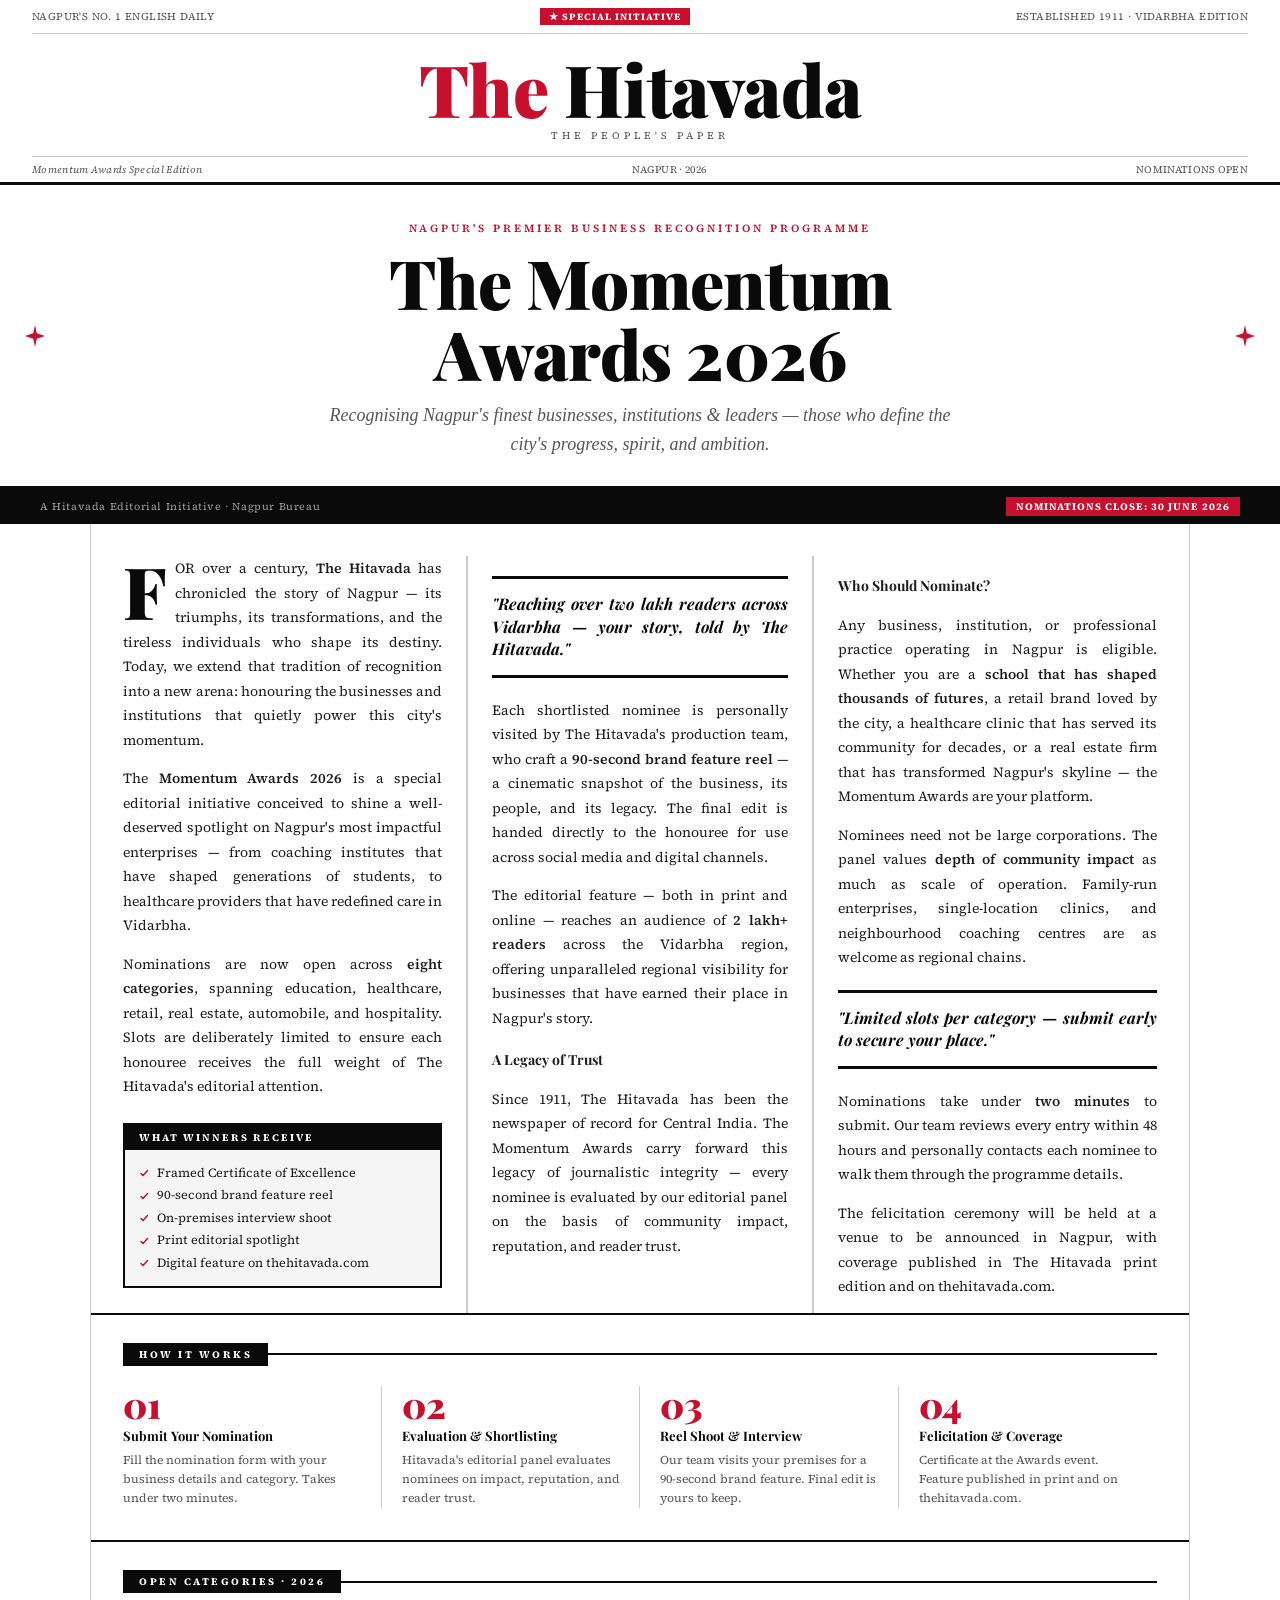
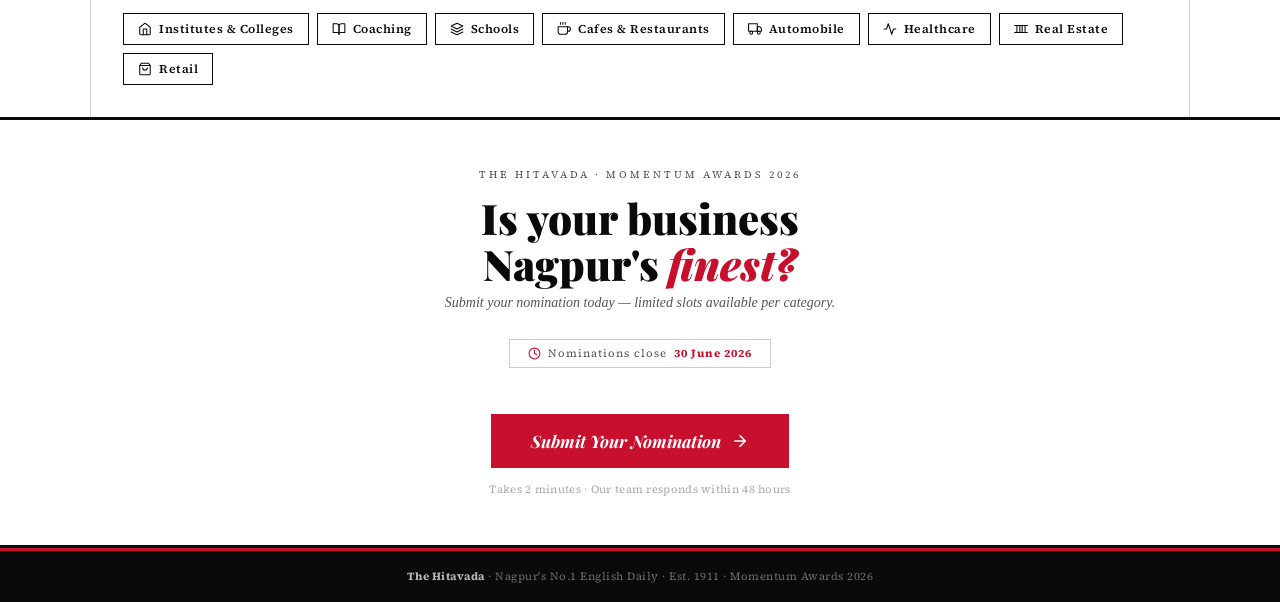
==== index.html @ bab83c56 "first commit" ====
<!DOCTYPE html>
<html lang="en">
<head>
  <meta charset="UTF-8" />
  <meta name="viewport" content="width=device-width, initial-scale=1.0" />
  <title>Momentum Awards 2026 — The Hitavada</title>
  <link rel="preconnect" href="https://fonts.googleapis.com" />
  <link rel="preconnect" href="https://fonts.gstatic.com" crossorigin />
  <link href="https://fonts.googleapis.com/css2?family=Playfair+Display:ital,wght@0,400;0,700;0,900;1,400;1,700&family=IM+Fell+English:ital@0;1&family=Source+Serif+4:ital,wght@0,300;0,400;0,600;1,300;1,400&display=swap" rel="stylesheet" />
  <link rel="stylesheet" href="styles.css" />
  <style>

    /* ─── SCROLL ANIMATION BASE ─── */
    .reveal {
      opacity: 0;
      transform: translateY(28px);
      transition: opacity 0.7s cubic-bezier(.22,.68,0,1.2), transform 0.7s cubic-bezier(.22,.68,0,1.2);
    }
    .reveal.visible {
      opacity: 1;
      transform: translateY(0);
    }
    .reveal-left {
      opacity: 0;
      transform: translateX(-32px);
      transition: opacity 0.7s ease, transform 0.7s ease;
    }
    .reveal-left.visible { opacity: 1; transform: translateX(0); }

    /* word-by-word split animation */
    .word-reveal .word {
      display: inline-block;
      opacity: 0;
      transform: translateY(18px);
      transition: opacity 0.5s ease, transform 0.5s ease;
    }
    .word-reveal.visible .word { opacity: 1; transform: translateY(0); }

    /* stagger delays for children */
    .stagger > * { transition-delay: calc(var(--i, 0) * 80ms); }

    /* ─── BANNER ─── */
    .banner {
      background: #fff;
      padding: 36px 40px 28px;
      border-bottom: 3px solid var(--black);
      text-align: center;
      position: relative;
    }
    .banner::before, .banner::after {
      content: '';
      position: absolute;
      top: 50%; transform: translateY(-50%);
      width: 20px; height: 20px;
    }
    .banner::before { left: 28px; }
    .banner::after  { right: 28px; }

    /* SVG star ornaments */
    .banner-ornament {
      display: block;
      margin: 0 auto 10px;
    }

    .banner h1 {
      font-family: 'Playfair Display', serif;
      font-size: clamp(32px, 5.5vw, 68px);
      font-weight: 900;
      line-height: 1.05;
      color: var(--black);
      letter-spacing: -0.5px;
    }
    .banner h1 em { font-style: italic; color: var(--red); }
    .banner-deck {
      font-family: 'IM Fell English', serif;
      font-size: clamp(14px, 1.8vw, 18px);
      color: var(--muted);
      font-style: italic;
      margin-top: 12px;
      max-width: 640px;
      margin-left: auto;
      margin-right: auto;
      line-height: 1.6;
    }

    /* ─── BYLINE BAR ─── */
    .byline-bar {
      background: var(--black);
      color: #fff;
      padding: 8px 40px;
      display: flex;
      justify-content: space-between;
      align-items: center;
      font-size: 10.5px;
      letter-spacing: 0.6px;
    }
    .byline-bar .by { opacity: 0.6; }
    .byline-bar .deadline {
      background: var(--red);
      padding: 3px 10px;
      font-size: 10px;
      font-weight: 700;
      letter-spacing: 1px;
      text-transform: uppercase;
    }

    /* ─── PAPER BODY ─── */
    .paper-body {
      background: #fff;
      max-width: 1100px;
      margin: 0 auto;
      border-left: 1px solid var(--border);
      border-right: 1px solid var(--border);
    }

    /* ─── 3-COL LEAD ─── */
    .lead-story {
      display: grid;
      grid-template-columns: 1fr 2px 1fr 2px 1fr;
      padding: 32px 32px 0;
    }
    .col-rule { background: var(--border); }
    .lead-col { padding: 0 24px; }
    .lead-col:first-child { padding-left: 0; }
    .lead-col:last-child  { padding-right: 0; }

    .drop-cap::first-letter {
      font-family: 'Playfair Display', serif;
      font-size: 72px;
      font-weight: 900;
      line-height: 0.8;
      float: left;
      margin: 6px 8px 0 0;
      color: var(--black);
    }
    .lead-col p {
      font-size: 14px;
      line-height: 1.75;
      color: var(--ink);
      margin-bottom: 14px;
      text-align: justify;
      hyphens: auto;
    }
    .lead-col p strong { font-weight: 600; }

    .pull-quote {
      border-top: 3px solid var(--black);
      border-bottom: 3px solid var(--black);
      padding: 14px 0;
      margin: 20px 0;
      text-align: center;
    }
    .pull-quote p {
      font-family: 'Playfair Display', serif;
      font-size: 16px !important;
      font-style: italic;
      font-weight: 700;
      color: var(--black) !important;
      line-height: 1.4 !important;
      margin: 0 !important;
    }

    .col-subhead {
      font-family: 'Playfair Display', serif;
      font-size: 17px;
      font-weight: 700;
      color: var(--black);
      margin: 18px 0 8px;
      line-height: 1.2;
    }

    /* ─── WIN BOX ─── */
    .win-box {
      border: 2px solid var(--black);
      margin: 24px 0;
      background: #f5f5f5;
    }
    .win-box-head {
      background: var(--black);
      color: #fff;
      padding: 6px 14px;
      font-size: 10px;
      font-weight: 700;
      letter-spacing: 2px;
      text-transform: uppercase;
    }
    .win-box-body { padding: 12px 14px; }
    .win-box-body ul { list-style: none; font-size: 12.5px; line-height: 1.8; color: var(--ink); }
    .win-box-body ul li {
      display: flex;
      align-items: center;
      gap: 8px;
    }
    .win-box-body ul li svg { flex-shrink: 0; }

    /* ─── HOW IT WORKS ─── */
    .how-it-works {
      padding: 28px 32px 32px;
      border-top: 2px solid var(--black);
    }
    .how-grid {
      display: grid;
      grid-template-columns: repeat(4, 1fr);
      margin-top: 20px;
    }
    .how-step {
      padding: 0 20px 0 0;
      position: relative;
    }
    .how-step:not(:last-child)::after {
      content: '';
      position: absolute;
      right: 0; top: 0; height: 100%;
      width: 1px;
      background: var(--border);
    }
    .how-step:not(:first-child) { padding-left: 20px; }
    .step-n {
      font-family: 'Playfair Display', serif;
      font-size: 36px;
      font-weight: 900;
      color: var(--red);
      line-height: 1;
      margin-bottom: 6px;
    }
    .how-step h4 {
      font-family: 'Playfair Display', serif;
      font-size: 13px;
      font-weight: 700;
      color: var(--black);
      margin-bottom: 6px;
      line-height: 1.3;
    }
    .how-step p { font-size: 12px; color: var(--muted); line-height: 1.6; }

    /* ─── CATEGORIES ─── */
    .categories-section {
      border-top: 2px solid var(--black);
      padding: 28px 32px 32px;
    }
    .cat-row {
      display: flex;
      flex-wrap: wrap;
      gap: 8px;
      margin-top: 20px;
    }
    .cat-tag {
      border: 1.5px solid var(--black);
      padding: 7px 14px;
      font-size: 12px;
      font-weight: 600;
      letter-spacing: 0.5px;
      color: var(--black);
      background: #fff;
      display: inline-flex;
      align-items: center;
      gap: 7px;
    }
    .cat-tag svg { flex-shrink: 0; }

    /* ─── CTA STRIP ─── */
    .cta-strip {
      background: #fff;
      padding: 48px 40px;
      text-align: center;
      border-top: 3px solid var(--black);
      border-bottom: 3px solid var(--black);
    }
    .cta-strip .eyebrow {
      font-size: 10px;
      letter-spacing: 3px;
      text-transform: uppercase;
      color: var(--muted);
      margin-bottom: 14px;
    }
    .cta-strip h2 {
      font-family: 'Playfair Display', serif;
      font-size: clamp(24px, 4vw, 42px);
      font-weight: 900;
      color: var(--black);
      line-height: 1.1;
      margin-bottom: 8px;
    }
    .cta-strip h2 em { font-style: italic; color: var(--red); }
    .cta-strip > p {
      font-size: 14px;
      color: var(--muted);
      font-style: italic;
      font-family: 'IM Fell English', serif;
      margin-bottom: 28px;
    }
    .cta-deadline {
      display: inline-flex;
      align-items: center;
      gap: 7px;
      border: 1px solid var(--border);
      color: var(--muted);
      padding: 6px 18px;
      font-size: 11px;
      letter-spacing: 1px;
      margin-bottom: 24px;
    }
    .cta-deadline strong { color: var(--red); }

    /* ─── CTA BUTTON ─── */
    .cta-btn {
      display: inline-flex;
      align-items: center;
      gap: 10px;
      background: var(--red);
      color: #fff;
      padding: 16px 40px;
      font-family: 'Playfair Display', serif;
      font-size: 17px;
      font-weight: 700;
      font-style: italic;
      text-decoration: none;
      transition: background 0.2s, transform 0.15s, gap 0.2s;
    }
    .cta-btn:hover { background: var(--red-dark); transform: translateY(-2px); gap: 14px; }
    .cta-btn svg { transition: transform 0.2s; }
    .cta-btn:hover svg { transform: translateX(3px); }

    .cta-note { margin-top: 14px; font-size: 11px; color: #aaa; letter-spacing: 0.3px; }

    /* ─── RESPONSIVE ─── */
    @media (max-width: 720px) {
      .banner, .byline-bar, .how-it-works, .categories-section, .cta-strip { padding-left: 20px; padding-right: 20px; }
      .lead-story { grid-template-columns: 1fr; padding: 24px 20px 0; }
      .col-rule { display: none; }
      .lead-col { padding: 0 0 20px; }
      .how-grid { grid-template-columns: 1fr 1fr; gap: 24px; }
      .how-step::after { display: none; }
      .how-step { padding: 0 !important; }
    }
  </style>
</head>
<body>

  <!-- MASTHEAD -->
  <header class="masthead">
    <div class="masthead-top">
      <span>NAGPUR'S NO. 1 ENGLISH DAILY</span>
      <span class="special-initiative">★ Special Initiative</span>
      <span>ESTABLISHED 1911 · VIDARBHA EDITION</span>
    </div>
    <div class="masthead-center">
      <div class="masthead-name"><span>The</span> Hitavada</div>
      <div class="masthead-tagline">The People's Paper</div>
    </div>
    <div class="masthead-bottom">
      <span class="edition">Momentum Awards Special Edition</span>
      <span>NAGPUR · 2026</span>
      <span>NOMINATIONS OPEN</span>
    </div>
  </header>

  <!-- BANNER HEADLINE -->
  <div class="banner">
    <!-- SVG ornament left -->
    <svg style="position:absolute;left:24px;top:50%;transform:translateY(-50%)" width="22" height="22" viewBox="0 0 22 22" fill="none" xmlns="http://www.w3.org/2000/svg">
      <path d="M11 0L12.8 8.2L21 11L12.8 13.8L11 22L9.2 13.8L1 11L9.2 8.2L11 0Z" fill="#C8102E"/>
    </svg>
    <!-- SVG ornament right -->
    <svg style="position:absolute;right:24px;top:50%;transform:translateY(-50%)" width="22" height="22" viewBox="0 0 22 22" fill="none" xmlns="http://www.w3.org/2000/svg">
      <path d="M11 0L12.8 8.2L21 11L12.8 13.8L11 22L9.2 13.8L1 11L9.2 8.2L11 0Z" fill="#C8102E"/>
    </svg>

    <div class="kicker reveal">Nagpur's Premier Business Recognition Programme</div>
    <h1 class="word-reveal">
      <span class="word">The</span> <span class="word" style="color:var(--red);font-style:italic">Momentum</span><br>
      <span class="word">Awards</span> <span class="word">2026</span>
    </h1>
    <p class="banner-deck reveal">Recognising Nagpur's finest businesses, institutions &amp; leaders — those who define the city's progress, spirit, and ambition.</p>
  </div>

  <!-- BYLINE BAR -->
  <div class="byline-bar">
    <span class="by">A Hitavada Editorial Initiative · Nagpur Bureau</span>
    <span class="deadline">Nominations Close: 30 June 2026</span>
  </div>

  <!-- PAPER BODY -->
  <div class="paper-body">

    <div class="lead-story">
      <div class="lead-col reveal-left">
        <p class="drop-cap">FOR over a century, <strong>The Hitavada</strong> has chronicled the story of Nagpur — its triumphs, its transformations, and the tireless individuals who shape its destiny. Today, we extend that tradition of recognition into a new arena: honouring the businesses and institutions that quietly power this city's momentum.</p>
        <p>The <strong>Momentum Awards 2026</strong> is a special editorial initiative conceived to shine a well-deserved spotlight on Nagpur's most impactful enterprises — from coaching institutes that have shaped generations of students, to healthcare providers that have redefined care in Vidarbha.</p>
        <p>Nominations are now open across <strong>eight categories</strong>, spanning education, healthcare, retail, real estate, automobile, and hospitality. Slots are deliberately limited to ensure each honouree receives the full weight of The Hitavada's editorial attention.</p>
        <div class="win-box reveal">
          <div class="win-box-head">What Winners Receive</div>
          <div class="win-box-body">
            <ul>
              <li>
                <svg width="10" height="10" viewBox="0 0 10 10" fill="none"><path d="M2 5.5L4 7.5L8.5 2.5" stroke="#C8102E" stroke-width="1.5" stroke-linecap="round" stroke-linejoin="round"/></svg>
                Framed Certificate of Excellence
              </li>
              <li>
                <svg width="10" height="10" viewBox="0 0 10 10" fill="none"><path d="M2 5.5L4 7.5L8.5 2.5" stroke="#C8102E" stroke-width="1.5" stroke-linecap="round" stroke-linejoin="round"/></svg>
                90-second brand feature reel
              </li>
              <li>
                <svg width="10" height="10" viewBox="0 0 10 10" fill="none"><path d="M2 5.5L4 7.5L8.5 2.5" stroke="#C8102E" stroke-width="1.5" stroke-linecap="round" stroke-linejoin="round"/></svg>
                On-premises interview shoot
              </li>
              <li>
                <svg width="10" height="10" viewBox="0 0 10 10" fill="none"><path d="M2 5.5L4 7.5L8.5 2.5" stroke="#C8102E" stroke-width="1.5" stroke-linecap="round" stroke-linejoin="round"/></svg>
                Print editorial spotlight
              </li>
              <li>
                <svg width="10" height="10" viewBox="0 0 10 10" fill="none"><path d="M2 5.5L4 7.5L8.5 2.5" stroke="#C8102E" stroke-width="1.5" stroke-linecap="round" stroke-linejoin="round"/></svg>
                Digital feature on thehitavada.com
              </li>
            </ul>
          </div>
        </div>
      </div>

      <div class="col-rule"></div>

      <div class="lead-col reveal" style="transition-delay:0.12s">
        <div class="pull-quote">
          <p>"Reaching over two lakh readers across Vidarbha — your story, told by The Hitavada."</p>
        </div>
        <p>Each shortlisted nominee is personally visited by The Hitavada's production team, who craft a <strong>90-second brand feature reel</strong> — a cinematic snapshot of the business, its people, and its legacy. The final edit is handed directly to the honouree for use across social media and digital channels.</p>
        <p>The editorial feature — both in print and online — reaches an audience of <strong>2 lakh+ readers</strong> across the Vidarbha region, offering unparalleled regional visibility for businesses that have earned their place in Nagpur's story.</p>
        <p class="col-subhead">A Legacy of Trust</p>
        <p>Since 1911, The Hitavada has been the newspaper of record for Central India. The Momentum Awards carry forward this legacy of journalistic integrity — every nominee is evaluated by our editorial panel on the basis of community impact, reputation, and reader trust.</p>
      </div>

      <div class="col-rule"></div>

      <div class="lead-col reveal" style="transition-delay:0.24s">
        <p class="col-subhead">Who Should Nominate?</p>
        <p>Any business, institution, or professional practice operating in Nagpur is eligible. Whether you are a <strong>school that has shaped thousands of futures</strong>, a retail brand loved by the city, a healthcare clinic that has served its community for decades, or a real estate firm that has transformed Nagpur's skyline — the Momentum Awards are your platform.</p>
        <p>Nominees need not be large corporations. The panel values <strong>depth of community impact</strong> as much as scale of operation. Family-run enterprises, single-location clinics, and neighbourhood coaching centres are as welcome as regional chains.</p>
        <div class="pull-quote">
          <p>"Limited slots per category — submit early to secure your place."</p>
        </div>
        <p>Nominations take under <strong>two minutes</strong> to submit. Our team reviews every entry within 48 hours and personally contacts each nominee to walk them through the programme details.</p>
        <p>The felicitation ceremony will be held at a venue to be announced in Nagpur, with coverage published in The Hitavada print edition and on thehitavada.com.</p>
      </div>
    </div>

    <!-- HOW IT WORKS -->
    <div class="how-it-works">
      <div class="section-divider reveal">
        <div class="label">How It Works</div>
        <div class="line"></div>
      </div>
      <div class="how-grid stagger">
        <div class="how-step reveal" style="--i:0">
          <div class="step-n">01</div>
          <h4>Submit Your Nomination</h4>
          <p>Fill the nomination form with your business details and category. Takes under two minutes.</p>
        </div>
        <div class="how-step reveal" style="--i:1">
          <div class="step-n">02</div>
          <h4>Evaluation &amp; Shortlisting</h4>
          <p>Hitavada's editorial panel evaluates nominees on impact, reputation, and reader trust.</p>
        </div>
        <div class="how-step reveal" style="--i:2">
          <div class="step-n">03</div>
          <h4>Reel Shoot &amp; Interview</h4>
          <p>Our team visits your premises for a 90-second brand feature. Final edit is yours to keep.</p>
        </div>
        <div class="how-step reveal" style="--i:3">
          <div class="step-n">04</div>
          <h4>Felicitation &amp; Coverage</h4>
          <p>Certificate at the Awards event. Feature published in print and on thehitavada.com.</p>
        </div>
      </div>
    </div>

    <!-- CATEGORIES -->
    <div class="categories-section">
      <div class="section-divider reveal">
        <div class="label">Open Categories · 2026</div>
        <div class="line"></div>
      </div>
      <div class="cat-row">
        <!-- Institutes -->
        <div class="cat-tag reveal" style="--i:0">
          <svg width="14" height="14" viewBox="0 0 24 24" fill="none" stroke="currentColor" stroke-width="1.8" stroke-linecap="round" stroke-linejoin="round"><path d="M3 9l9-7 9 7v11a2 2 0 0 1-2 2H5a2 2 0 0 1-2-2z"/><polyline points="9 22 9 12 15 12 15 22"/></svg>
          Institutes &amp; Colleges
        </div>
        <!-- Coaching -->
        <div class="cat-tag reveal" style="--i:1">
          <svg width="14" height="14" viewBox="0 0 24 24" fill="none" stroke="currentColor" stroke-width="1.8" stroke-linecap="round" stroke-linejoin="round"><path d="M2 3h6a4 4 0 0 1 4 4v14a3 3 0 0 0-3-3H2z"/><path d="M22 3h-6a4 4 0 0 0-4 4v14a3 3 0 0 1 3-3h7z"/></svg>
          Coaching
        </div>
        <!-- Schools -->
        <div class="cat-tag reveal" style="--i:2">
          <svg width="14" height="14" viewBox="0 0 24 24" fill="none" stroke="currentColor" stroke-width="1.8" stroke-linecap="round" stroke-linejoin="round"><path d="M12 2L2 7l10 5 10-5-10-5z"/><path d="M2 17l10 5 10-5"/><path d="M2 12l10 5 10-5"/></svg>
          Schools
        </div>
        <!-- Cafes -->
        <div class="cat-tag reveal" style="--i:3">
          <svg width="14" height="14" viewBox="0 0 24 24" fill="none" stroke="currentColor" stroke-width="1.8" stroke-linecap="round" stroke-linejoin="round"><path d="M18 8h1a4 4 0 0 1 0 8h-1"/><path d="M2 8h16v9a4 4 0 0 1-4 4H6a4 4 0 0 1-4-4V8z"/><line x1="6" y1="1" x2="6" y2="4"/><line x1="10" y1="1" x2="10" y2="4"/><line x1="14" y1="1" x2="14" y2="4"/></svg>
          Cafes &amp; Restaurants
        </div>
        <!-- Automobile -->
        <div class="cat-tag reveal" style="--i:4">
          <svg width="14" height="14" viewBox="0 0 24 24" fill="none" stroke="currentColor" stroke-width="1.8" stroke-linecap="round" stroke-linejoin="round"><rect x="1" y="3" width="15" height="13"/><polygon points="16 8 20 8 23 11 23 16 16 16 16 8"/><circle cx="5.5" cy="18.5" r="2.5"/><circle cx="18.5" cy="18.5" r="2.5"/></svg>
          Automobile
        </div>
        <!-- Healthcare -->
        <div class="cat-tag reveal" style="--i:5">
          <svg width="14" height="14" viewBox="0 0 24 24" fill="none" stroke="currentColor" stroke-width="1.8" stroke-linecap="round" stroke-linejoin="round"><path d="M22 12h-4l-3 9L9 3l-3 9H2"/></svg>
          Healthcare
        </div>
        <!-- Real Estate -->
        <div class="cat-tag reveal" style="--i:6">
          <svg width="14" height="14" viewBox="0 0 24 24" fill="none" stroke="currentColor" stroke-width="1.8" stroke-linecap="round" stroke-linejoin="round"><line x1="1" y1="6" x2="23" y2="6"/><line x1="1" y1="18" x2="23" y2="18"/><rect x="5" y="6" width="5" height="12"/><rect x="14" y="6" width="5" height="12"/></svg>
          Real Estate
        </div>
        <!-- Retail -->
        <div class="cat-tag reveal" style="--i:7">
          <svg width="14" height="14" viewBox="0 0 24 24" fill="none" stroke="currentColor" stroke-width="1.8" stroke-linecap="round" stroke-linejoin="round"><path d="M6 2L3 6v14a2 2 0 0 0 2 2h14a2 2 0 0 0 2-2V6l-3-4z"/><line x1="3" y1="6" x2="21" y2="6"/><path d="M16 10a4 4 0 0 1-8 0"/></svg>
          Retail
        </div>
      </div>
    </div>

  </div>

  <!-- CTA STRIP -->
  <div class="cta-strip">
    <div class="eyebrow reveal">The Hitavada · Momentum Awards 2026</div>
    <h2 class="word-reveal">
      <span class="word">Is</span> <span class="word">your</span> <span class="word">business</span><br>
      <span class="word">Nagpur's</span> <span class="word"><em>finest?</em></span>
    </h2>
    <p class="reveal">Submit your nomination today — limited slots available per category.</p>
    <div class="reveal">
      <div class="cta-deadline">
        <!-- Clock SVG -->
        <svg width="13" height="13" viewBox="0 0 24 24" fill="none" stroke="#C8102E" stroke-width="2" stroke-linecap="round" stroke-linejoin="round">
          <circle cx="12" cy="12" r="10"/><polyline points="12 6 12 12 16 14"/>
        </svg>
        Nominations close <strong>30 June 2026</strong>
      </div>
    </div>
    <br>
    <a href="form.html" class="cta-btn reveal">
      Submit Your Nomination
      <!-- Arrow SVG -->
      <svg width="18" height="18" viewBox="0 0 24 24" fill="none" stroke="currentColor" stroke-width="2.2" stroke-linecap="round" stroke-linejoin="round">
        <line x1="5" y1="12" x2="19" y2="12"/><polyline points="12 5 19 12 12 19"/>
      </svg>
    </a>
    <div class="cta-note reveal">Takes 2 minutes · Our team responds within 48 hours</div>
  </div>

  <footer class="site-footer">
    <strong>The Hitavada</strong> · Nagpur's No.1 English Daily · Est. 1911 · Momentum Awards 2026
  </footer>

  <script>
    // ── Intersection Observer for .reveal and .reveal-left
    const revealEls = document.querySelectorAll('.reveal, .reveal-left');
    const observer = new IntersectionObserver((entries) => {
      entries.forEach(entry => {
        if (entry.isIntersecting) {
          entry.target.classList.add('visible');
          observer.unobserve(entry.target);
        }
      });
    }, { threshold: 0.12 });
    revealEls.forEach(el => observer.observe(el));

    // ── Word-by-word reveal for .word-reveal
    const wordEls = document.querySelectorAll('.word-reveal');
    const wordObserver = new IntersectionObserver((entries) => {
      entries.forEach(entry => {
        if (entry.isIntersecting) {
          const words = entry.target.querySelectorAll('.word');
          words.forEach((w, i) => {
            setTimeout(() => w.style.cssText = 'opacity:1;transform:translateY(0)', i * 90);
          });
          wordObserver.unobserve(entry.target);
        }
      });
    }, { threshold: 0.2 });
    wordEls.forEach(el => wordObserver.observe(el));

    // ── Stagger cat-tags
    document.querySelectorAll('.cat-tag.reveal').forEach((el, i) => {
      el.style.transitionDelay = (i * 60) + 'ms';
    });
  </script>

</body>
</html>
---- styles.css ----
/* ═══════════════════════════════════════════
   Momentum Awards 2026 — The Hitavada
   Global Stylesheet
═══════════════════════════════════════════ */

*,
*::before,
*::after {
  box-sizing: border-box;
  margin: 0;
  padding: 0;
}

:root {
  --red: #c8102e;
  --red-dark: #a00d24;
  --black: #0a0a0a;
  --ink: #1c1c1c;
  --muted: #555;
  --border: #ccc;
}

html {
  scroll-behavior: smooth;
}

body {
  background: #fff;
  color: var(--ink);
  font-family: "Source Serif 4", Georgia, serif;
  overflow-x: hidden;
}

/* ─── MASTHEAD ─── */
.masthead {
  background: #fff;
  border-bottom: 3px solid var(--black);
  padding: 0 32px;
}
.masthead-top {
  display: flex;
  align-items: center;
  justify-content: space-between;
  padding: 8px 0;
  border-bottom: 1px solid var(--border);
  font-size: 10.5px;
  color: var(--muted);
  letter-spacing: 0.4px;
}
.masthead-top .special-initiative {
  background: var(--red);
  color: #fff;
  padding: 2px 9px;
  font-size: 9.5px;
  font-weight: 700;
  letter-spacing: 1px;
  text-transform: uppercase;
}
.masthead-center {
  text-align: center;
  padding: 18px 0 14px;
  border-bottom: 1px solid var(--border);
}
.masthead-name {
  font-family: "Playfair Display", serif;
  font-size: clamp(38px, 6vw, 72px);
  font-weight: 900;
  color: var(--black);
  line-height: 1;
  letter-spacing: -0.5px;
}
.masthead-name span {
  color: var(--red);
}
.masthead-tagline {
  font-size: 10px;
  letter-spacing: 4px;
  text-transform: uppercase;
  color: var(--muted);
  margin-top: 5px;
}
.masthead-bottom {
  display: flex;
  align-items: center;
  justify-content: space-between;
  padding: 6px 0;
  font-size: 10px;
  color: var(--muted);
  letter-spacing: 0.3px;
}
.masthead-bottom .edition {
  font-style: italic;
}
.masthead-bottom .back-link {
  font-style: italic;
  color: var(--red);
  text-decoration: none;
  font-size: 11px;
}
.masthead-bottom .back-link:hover {
  text-decoration: underline;
}

/* ─── SHARED UTILITIES ─── */
.kicker {
  font-size: 11px;
  letter-spacing: 3px;
  text-transform: uppercase;
  color: var(--red);
  font-weight: 600;
  margin-bottom: 10px;
}

.section-divider {
  display: flex;
  align-items: center;
}
.section-divider .label {
  background: var(--black);
  color: #fff;
  padding: 5px 16px;
  font-size: 10px;
  font-weight: 700;
  letter-spacing: 2.5px;
  text-transform: uppercase;
  white-space: nowrap;
}
.section-divider .line {
  flex: 1;
  height: 2px;
  background: var(--black);
}

/* ─── FOOTER ─── */
.site-footer {
  background: var(--black);
  color: rgba(255, 255, 255, 0.4);
  text-align: center;
  padding: 18px 40px;
  font-size: 11px;
  letter-spacing: 0.5px;
  border-top: 3px solid var(--red);
}
.site-footer strong {
  color: rgba(255, 255, 255, 0.7);
}

/* ─── RESPONSIVE ─── */
@media (max-width: 720px) {
  .masthead {
    padding: 0 20px;
  }
}
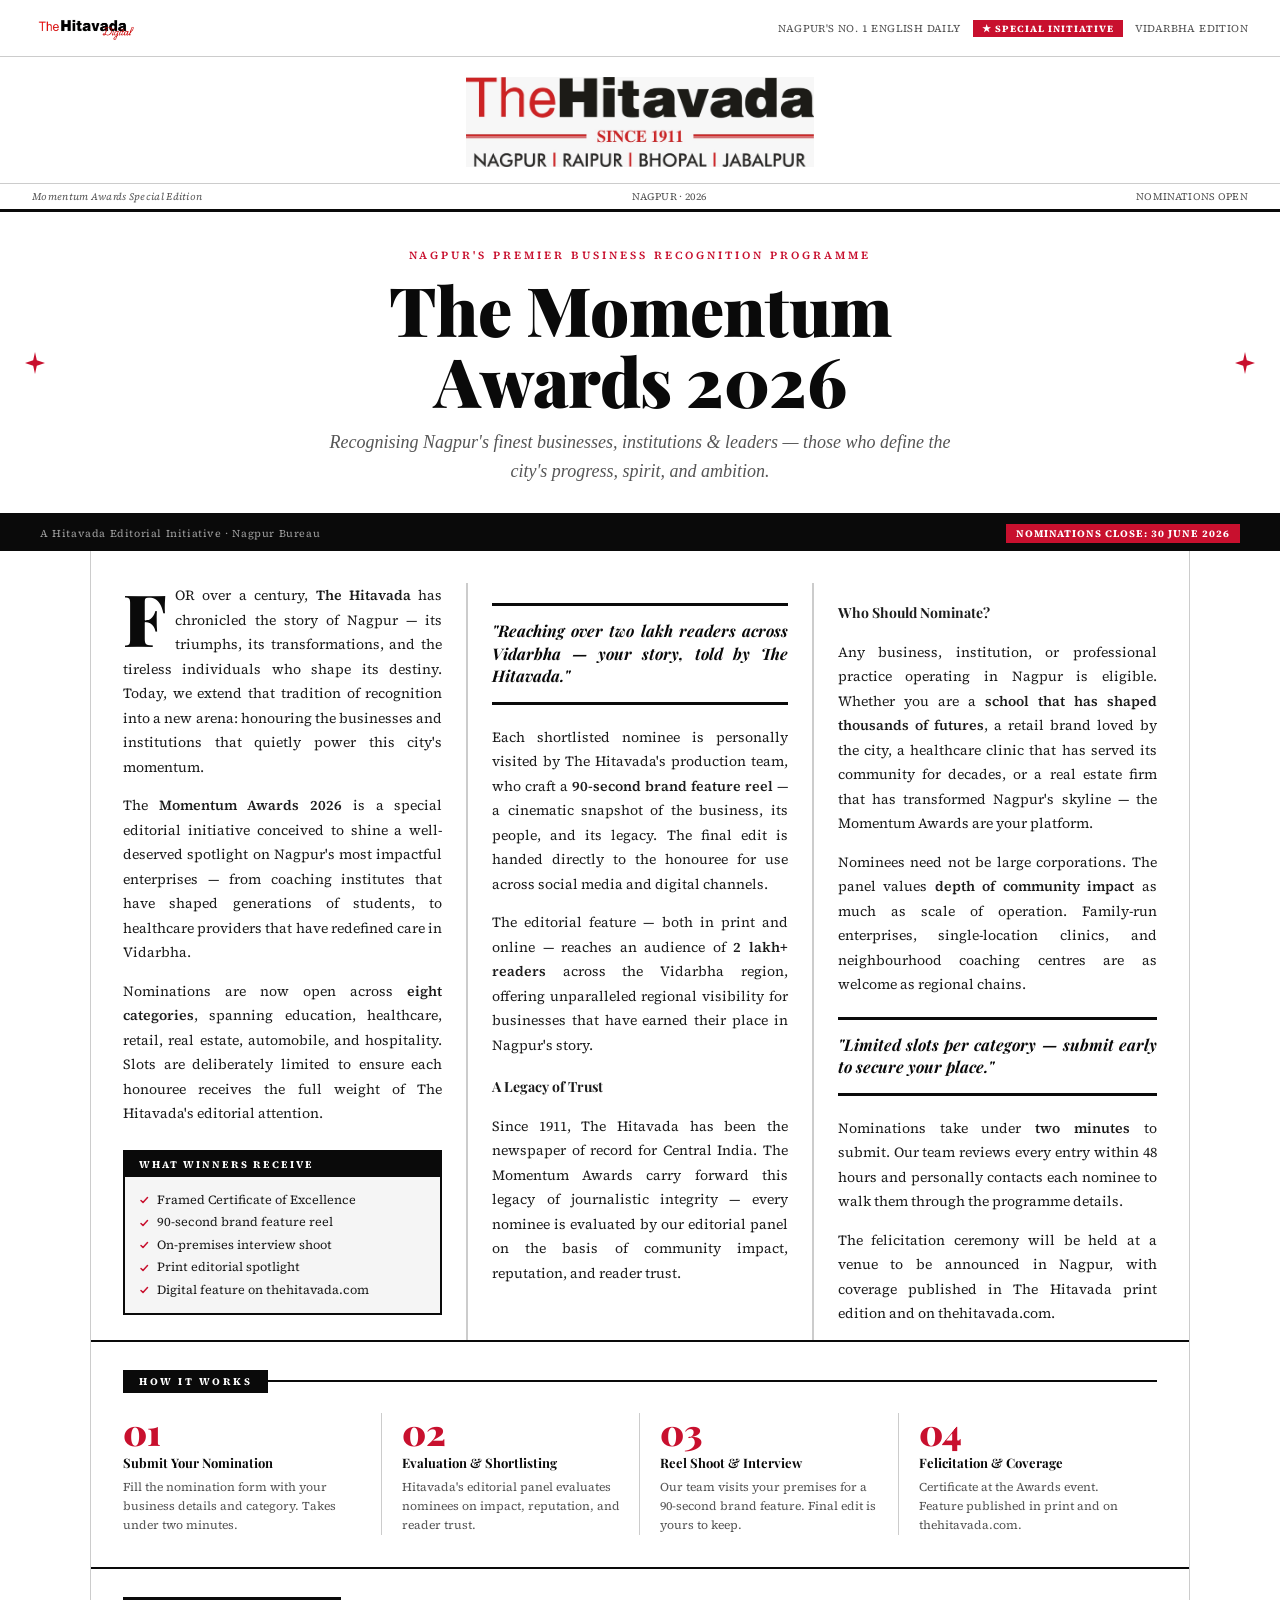
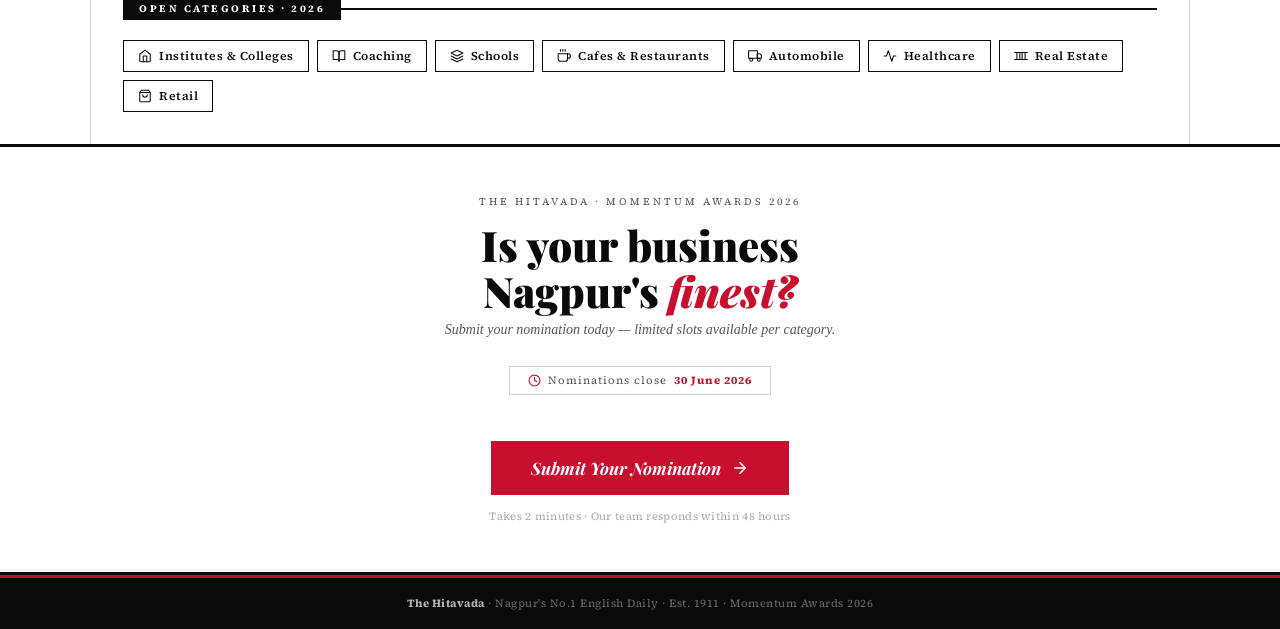
==== commit 19903ff7: "logo and heaading" ====
--- a/index.html
+++ b/index.html
@@ -340,13 +340,17 @@
   <!-- MASTHEAD -->
   <header class="masthead">
     <div class="masthead-top">
-      <span>NAGPUR'S NO. 1 ENGLISH DAILY</span>
-      <span class="special-initiative">★ Special Initiative</span>
-      <span>ESTABLISHED 1911 · VIDARBHA EDITION</span>
-    </div>
-    <div class="masthead-center">
-      <div class="masthead-name"><span>The</span> Hitavada</div>
-      <div class="masthead-tagline">The People's Paper</div>
+      <div class="masthead-top-logo">
+        <img src="images/The Hitavada Digital Logo (1).png" alt="The Hitavada Digital" />
+      </div>
+      <div class="masthead-top-right">
+        <span>NAGPUR'S NO. 1 ENGLISH DAILY</span>
+        <span class="special-initiative">★ Special Initiative</span>
+        <span>VIDARBHA EDITION</span>
+      </div>
+    </div>
+    <div class="masthead-heading">
+      <img src="images/TH 1.JPEG" alt="The Hitavada — Since 1911" />
     </div>
     <div class="masthead-bottom">
       <span class="edition">Momentum Awards Special Edition</span>
--- a/styles.css
+++ b/styles.css
@@ -35,19 +35,31 @@
 .masthead {
   background: #fff;
   border-bottom: 3px solid var(--black);
-  padding: 0 32px;
 }
+
+/* Top strip: logo left, meta right */
 .masthead-top {
   display: flex;
   align-items: center;
   justify-content: space-between;
-  padding: 8px 0;
+  padding: 10px 32px;
   border-bottom: 1px solid var(--border);
+}
+.masthead-top-logo img {
+  height: 36px;
+  width: auto;
+  display: block;
+  object-fit: contain;
+}
+.masthead-top-right {
+  display: flex;
+  align-items: center;
+  gap: 12px;
   font-size: 10.5px;
   color: var(--muted);
   letter-spacing: 0.4px;
 }
-.masthead-top .special-initiative {
+.masthead-top-right .special-initiative {
   background: var(--red);
   color: #fff;
   padding: 2px 9px;
@@ -56,34 +68,28 @@
   letter-spacing: 1px;
   text-transform: uppercase;
 }
-.masthead-center {
-  text-align: center;
-  padding: 18px 0 14px;
+
+/* Center: TH_1 main heading logo */
+.masthead-heading {
+  display: flex;
+  align-items: center;
+  justify-content: center;
+  padding: 20px 32px 16px;
   border-bottom: 1px solid var(--border);
 }
-.masthead-name {
-  font-family: "Playfair Display", serif;
-  font-size: clamp(38px, 6vw, 72px);
-  font-weight: 900;
-  color: var(--black);
-  line-height: 1;
-  letter-spacing: -0.5px;
+.masthead-heading img {
+  height: 90px;
+  width: auto;
+  display: block;
+  object-fit: contain;
 }
-.masthead-name span {
-  color: var(--red);
-}
-.masthead-tagline {
-  font-size: 10px;
-  letter-spacing: 4px;
-  text-transform: uppercase;
-  color: var(--muted);
-  margin-top: 5px;
-}
+
+/* Bottom strip */
 .masthead-bottom {
   display: flex;
   align-items: center;
   justify-content: space-between;
-  padding: 6px 0;
+  padding: 6px 32px;
   font-size: 10px;
   color: var(--muted);
   letter-spacing: 0.3px;
@@ -147,7 +153,16 @@
 
 /* ─── RESPONSIVE ─── */
 @media (max-width: 720px) {
-  .masthead {
-    padding: 0 20px;
+  .masthead-top,
+  .masthead-heading,
+  .masthead-bottom {
+    padding-left: 20px;
+    padding-right: 20px;
+  }
+  .masthead-heading img {
+    height: 60px;
+  }
+  .masthead-top-logo img {
+    height: 28px;
   }
 }
